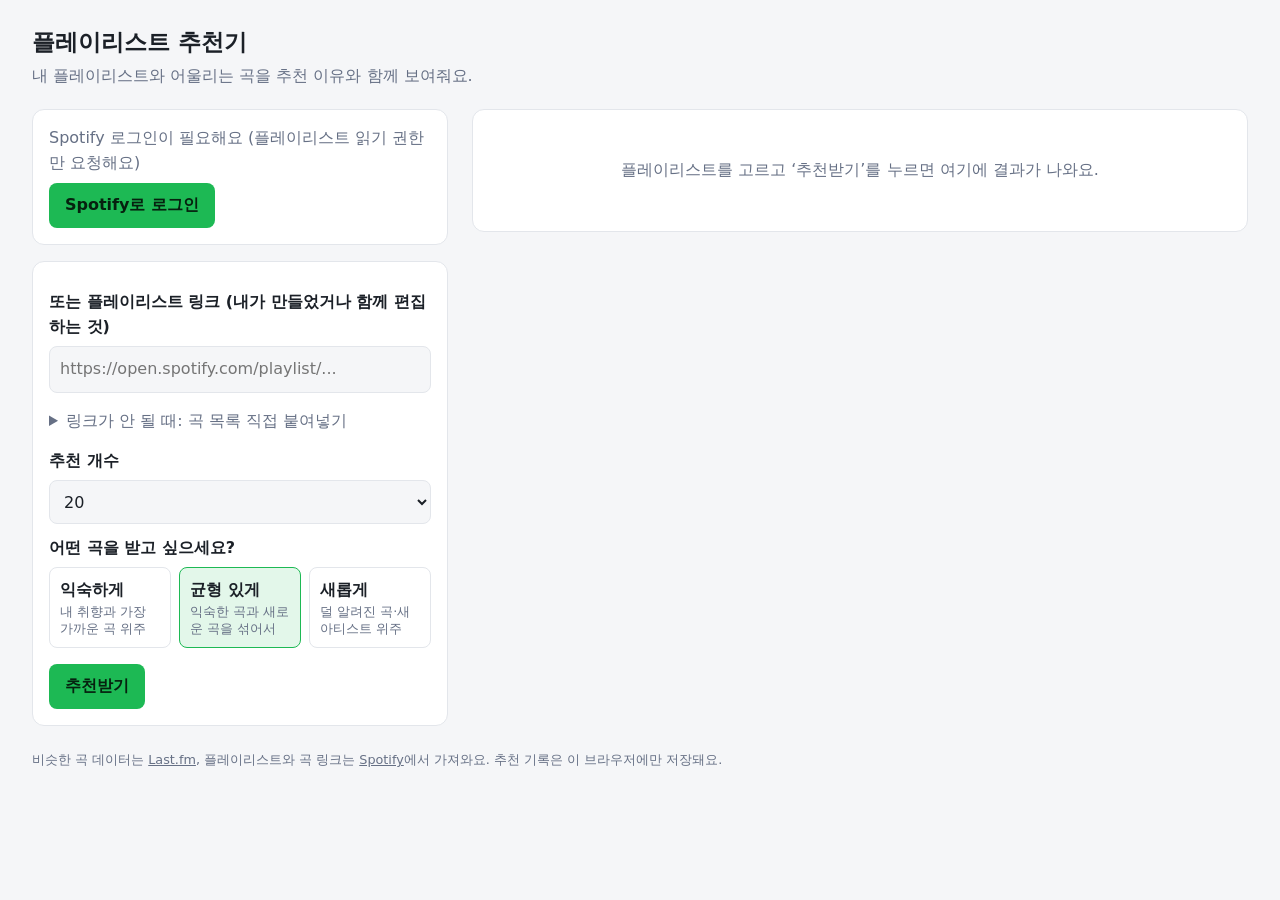
==== app/static/index.html @ 44dd9a9b "Add playlist recommender web app FastAPI app that reads a Spotify playlist (login via OAuth PKCE, re" ====
<!doctype html>
<html lang="ko">
<head>
<meta charset="utf-8">
<meta name="viewport" content="width=device-width, initial-scale=1">
<title>플레이리스트 추천기</title>
<style>
  :root { --bg:#111418; --card:#1a1f26; --text:#e8ecf1; --muted:#8b95a3; --accent:#1db954; --line:#2a313b; }
  @media (prefers-color-scheme: light) {
    :root { --bg:#f5f6f8; --card:#fff; --text:#1b2027; --muted:#667085; --line:#e3e6eb; }
  }
  /* Everything is sized in rem, so raising the root size scales the whole page. */
  html { font-size:16px; }
  @media (min-width:1920px) { html { font-size:18px; } }   /* FHD */
  @media (min-width:2400px) { html { font-size:22px; } }   /* QHD */
  @media (min-width:3200px) { html { font-size:30px; } }   /* 4K at 100% scaling */
  * { box-sizing:border-box; }
  [hidden] { display:none !important; }
  body { margin:0; background:var(--bg); color:var(--text); font:1rem/1.55 system-ui,"Malgun Gothic",sans-serif; }
  main { max-width:44rem; margin:0 auto; padding:1.5rem 1rem 3rem; }
  h1 { font-size:1.45rem; margin:0 0 .25rem; }
  p.sub { color:var(--muted); margin:0 0 1.25rem; }

  /* Narrow: one column. Wide: controls on the left, results on the right. */
  .layout { display:grid; gap:1rem; align-items:start; }
  @media (min-width:1100px) {
    main { max-width:78rem; }
    .layout { grid-template-columns:minmax(21rem, 26rem) 1fr; gap:1.5rem; }
    .controls { position:sticky; top:1.5rem; }
  }
  .card { background:var(--card); border:1px solid var(--line); border-radius:.75rem; padding:1rem; }
  .controls { display:grid; gap:1rem; }
  label { display:block; font-weight:600; margin:.75rem 0 .375rem; }
  label:first-child { margin-top:0; }
  input[type=text], textarea, select { width:100%; min-height:2.75rem; padding:.625rem; border-radius:.5rem; border:1px solid var(--line); background:var(--bg); color:var(--text); font:inherit; }
  textarea { min-height:6rem; resize:vertical; }
  .modes { display:grid; grid-template-columns:repeat(auto-fit, minmax(7.5rem, 1fr)); gap:.5rem; }
  .mode { position:relative; margin:0; padding:.625rem; border:1px solid var(--line); border-radius:.5rem; cursor:pointer; font-weight:400; }
  .mode b { display:block; }
  .mode small { color:var(--muted); font-size:.8rem; line-height:1.35; display:block; }
  .mode input { position:absolute; opacity:0; pointer-events:none; }
  .mode:has(input:checked) { border-color:var(--accent); background:color-mix(in srgb, var(--accent) 12%, transparent); }
  .mode:has(input:focus-visible) { outline:2px solid var(--accent); outline-offset:2px; }
  button { min-height:2.75rem; background:var(--accent); color:#06210f; border:0; border-radius:.5rem; padding:.625rem 1rem; font:inherit; font-weight:700; cursor:pointer; }
  button.ghost { background:transparent; color:var(--text); border:1px solid var(--line); }
  button:disabled { opacity:.5; cursor:default; }
  button:focus-visible, a:focus-visible, select:focus-visible, input:focus-visible, textarea:focus-visible { outline:2px solid var(--accent); outline-offset:2px; }
  details summary { cursor:pointer; color:var(--muted); margin-top:.75rem; padding:.25rem 0; }
  .actions { margin-top:1rem; display:flex; gap:.5rem; flex-wrap:wrap; }
  .authbar { display:flex; justify-content:space-between; align-items:center; gap:.5rem; flex-wrap:wrap; }
  .authbar .msg { color:var(--muted); }
  .authbar a { text-decoration:none; }
  .authbar form { display:inline; }

  .results .head { color:var(--muted); margin-bottom:.5rem; }
  .reclist { display:grid; grid-template-columns:repeat(auto-fill, minmax(min(100%, 22rem), 1fr)); gap:.75rem; }
  .rec { display:flex; gap:.75rem; padding:.75rem; border:1px solid var(--line); border-radius:.625rem; }
  .rec img, .rec .ph { width:3.5rem; height:3.5rem; border-radius:.375rem; flex:none; background:var(--line); object-fit:cover; }
  .rec h3 { margin:0; font-size:1rem; overflow-wrap:anywhere; }
  .rec .artist { color:var(--muted); font-size:.875rem; }
  .rec .reason { font-size:.85rem; margin:.375rem 0 .25rem; padding-left:1.1rem; color:var(--muted); }
  .rec .reason li { margin:.125rem 0; }
  .rec a { color:var(--accent); font-size:.875rem; text-decoration:none; }
  .placeholder { color:var(--muted); text-align:center; padding:3rem 1rem; }
  .err { color:#ff6b6b; margin-top:.75rem; }
  footer { color:var(--muted); font-size:.8rem; margin-top:1.5rem; }
  footer a { color:var(--muted); }
  @media (prefers-reduced-motion: no-preference) { .mode, button { transition:background .15s, border-color .15s; } }
</style>
</head>
<body>
<main>
  <h1>플레이리스트 추천기</h1>
  <p class="sub">내 플레이리스트와 어울리는 곡을 추천 이유와 함께 보여줘요.</p>

  <div class="layout">
    <div class="controls">
      <div class="card authbar">
        <span id="authtext" class="msg">Spotify 로그인이 필요해요 (플레이리스트 읽기 권한만 요청해요)</span>
        <span>
          <a id="loginbtn" href="/auth/login"><button type="button">Spotify로 로그인</button></a>
          <form id="logoutform" method="post" action="/auth/logout" hidden>
            <button class="ghost" type="submit">로그아웃</button>
          </form>
        </span>
      </div>

      <div class="card">
        <div id="mine" hidden>
          <label for="mylist">내 플레이리스트에서 고르기</label>
          <select id="mylist"><option value="">선택...</option></select>
        </div>
        <label for="url">또는 플레이리스트 링크 (내가 만들었거나 함께 편집하는 것)</label>
        <input id="url" type="text" placeholder="https://open.spotify.com/playlist/...">
        <details>
          <summary>링크가 안 될 때: 곡 목록 직접 붙여넣기</summary>
          <textarea id="manual" placeholder="한 줄에 하나씩: 가수 - 제목"></textarea>
        </details>

        <label for="count">추천 개수</label>
        <select id="count"><option>10</option><option selected>20</option><option>30</option></select>

        <label>어떤 곡을 받고 싶으세요?</label>
        <div class="modes">
          <label class="mode"><input type="radio" name="mode" value="0.1"><b>익숙하게</b><small>내 취향과 가장 가까운 곡 위주</small></label>
          <label class="mode"><input type="radio" name="mode" value="0.4" checked><b>균형 있게</b><small>익숙한 곡과 새로운 곡을 섞어서</small></label>
          <label class="mode"><input type="radio" name="mode" value="0.85"><b>새롭게</b><small>덜 알려진 곡·새 아티스트 위주</small></label>
        </div>

        <div class="actions">
          <button id="go">추천받기</button>
          <button id="more" class="ghost" hidden>이미 본 곡 빼고 더 추천받기</button>
          <button id="reset" class="ghost" hidden>추천 기록 지우기</button>
        </div>
        <div id="err" class="err" hidden></div>
      </div>
    </div>

    <div class="results">
      <div id="placeholder" class="card placeholder">플레이리스트를 고르고 ‘추천받기’를 누르면 여기에 결과가 나와요.</div>
      <div id="out" class="card" hidden></div>
    </div>
  </div>

  <footer>
    비슷한 곡 데이터는 <a href="https://www.last.fm" target="_blank" rel="noopener">Last.fm</a>,
    플레이리스트와 곡 링크는 <a href="https://www.spotify.com" target="_blank" rel="noopener">Spotify</a>에서 가져와요.
    추천 기록은 이 브라우저에만 저장돼요.
  </footer>
</main>

<script>
const $ = id => document.getElementById(id);
const HKEY = "recommended-keys";

function loadHistory() {
  try { return JSON.parse(localStorage.getItem(HKEY) || "[]"); } catch { return []; }
}
function saveHistory(keys) {
  try { localStorage.setItem(HKEY, JSON.stringify(keys.slice(-2000))); } catch {}
}
function esc(s) {
  const d = document.createElement("div");
  d.textContent = s ?? "";
  return d.innerHTML;
}

async function initAuth() {
  try {
    const me = await (await fetch("/auth/me")).json();
    if (!me.logged_in) return;
    $("authtext").textContent = `${me.name || "Spotify"} 님으로 로그인됨`;
    $("loginbtn").hidden = true;
    $("logoutform").hidden = false;
    const resp = await fetch("/api/playlists");
    if (!resp.ok) return;
    const { playlists } = await resp.json();
    $("mylist").innerHTML = `<option value="">선택...</option>` +
      playlists.map(p => `<option value="${esc(p.url)}">${esc(p.name)}</option>`).join("");
    $("mine").hidden = false;
  } catch {}
}
$("mylist").onchange = () => { if ($("mylist").value) $("url").value = $("mylist").value; };
initAuth();

const loginState = new URLSearchParams(location.search).get("login");
if (loginState === "cancelled" || loginState === "failed") {
  $("err").textContent = loginState === "cancelled" ? "로그인이 취소됐어요." : "로그인에 실패했어요. 다시 시도해 주세요.";
  $("err").hidden = false;
}
if (loginState) history.replaceState(null, "", "/");


async function run(useHistory) {
  $("err").hidden = true;
  $("go").disabled = $("more").disabled = true;
  $("go").textContent = "추천 중...";
  try {
    const resp = await fetch("/api/recommend", {
      method: "POST",
      headers: { "Content-Type": "application/json" },
      body: JSON.stringify({
        playlist_url: $("url").value,
        tracks_text: $("manual").value,
        count: +$("count").value,
        novelty: +document.querySelector("input[name=mode]:checked").value,
        exclude: useHistory ? loadHistory() : [],
      }),
    });
    const data = await resp.json();
    if (!resp.ok) throw new Error(data.detail || "오류가 발생했어요.");
    render(data);
    saveHistory([...new Set([...loadHistory(), ...data.results.map(r => r.key)])]);
  } catch (e) {
    $("err").textContent = e.message;
    $("err").hidden = false;
  } finally {
    $("go").disabled = $("more").disabled = false;
    $("go").textContent = "추천받기";
  }
}

function render(data) {
  $("out").hidden = false;
  $("placeholder").hidden = true;
  $("more").hidden = $("reset").hidden = false;
  if (!data.results.length) {
    $("out").innerHTML = "<p>더 추천할 곡을 찾지 못했어요. 성향을 ‘새로운 발견’ 쪽으로 옮겨 보세요.</p>";
    return;
  }
  $("out").innerHTML =
    `<div class="head">‘${esc(data.playlist)}’ ${data.seed_count}곡 기준</div><div class="reclist">` +
    data.results.map(r => `
      <div class="rec">
        ${r.link && r.link.image ? `<img src="${esc(r.link.image)}" alt="">` : `<div class="ph"></div>`}
        <div>
          <h3>${esc(r.title)}</h3>
          <div class="artist">${esc(r.artist)}</div>
          <ul class="reason">${r.reasons.map(t => `<li>${esc(t)}</li>`).join("")}</ul>
          ${r.link && r.link.url ? `<a href="${esc(r.link.url)}" target="_blank" rel="noopener">Spotify에서 열기</a>` : ""}
        </div>
      </div>`).join("") + `</div>`;
}

$("go").onclick = () => run(false);
$("more").onclick = () => run(true);
$("reset").onclick = () => { saveHistory([]); $("reset").textContent = "지웠어요"; setTimeout(() => $("reset").textContent = "추천 기록 지우기", 1500); };
</script>
</body>
</html>
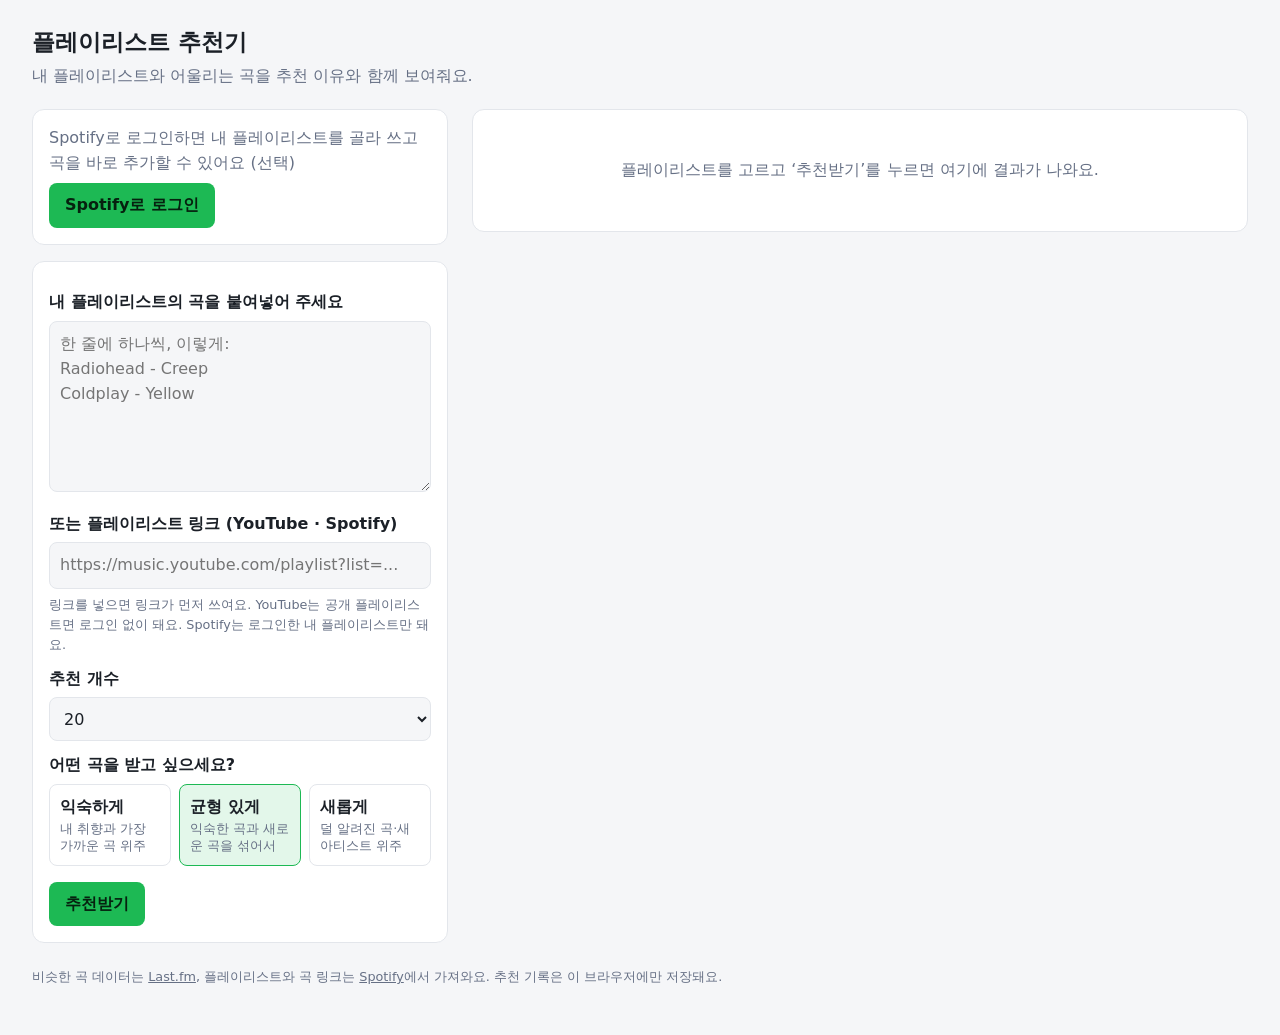
==== commit ff80c552: "Release v0.3.0: login-free input and YouTube playlist support Make pasting a song list the default i" ====
--- a/app/static/index.html
+++ b/app/static/index.html
@@ -61,6 +61,13 @@
   .rec .reason { font-size:.85rem; margin:.375rem 0 .25rem; padding-left:1.1rem; color:var(--muted); }
   .rec .reason li { margin:.125rem 0; }
   .rec a { color:var(--accent); font-size:.875rem; text-decoration:none; }
+  .rec button.add { min-height:2.25rem; margin-top:.375rem; padding:.375rem .75rem; font-size:.875rem; }
+  .rec button.add[data-done] { opacity:1; border-color:var(--accent); color:var(--accent); }
+  .notice { margin:0 0 .75rem; padding:.625rem .75rem; border:1px solid var(--line); border-radius:.5rem; color:var(--muted); font-size:.9rem; }
+  .notice a { color:var(--accent); }
+  .headrow { display:flex; justify-content:space-between; align-items:center; gap:.5rem; flex-wrap:wrap; margin-bottom:.5rem; }
+  .headrow .head { margin:0; }
+  .hint { display:block; color:var(--muted); font-size:.8rem; margin-top:.375rem; }
   .placeholder { color:var(--muted); text-align:center; padding:3rem 1rem; }
   .err { color:#ff6b6b; margin-top:.75rem; }
   footer { color:var(--muted); font-size:.8rem; margin-top:1.5rem; }
@@ -76,9 +83,10 @@
   <div class="layout">
     <div class="controls">
       <div class="card authbar">
-        <span id="authtext" class="msg">Spotify 로그인이 필요해요 (플레이리스트 읽기 권한만 요청해요)</span>
+        <span id="authtext" class="msg">Spotify로 로그인하면 내 플레이리스트를 골라 쓰고 곡을 바로 추가할 수 있어요 (선택)</span>
         <span>
           <a id="loginbtn" href="/auth/login"><button type="button">Spotify로 로그인</button></a>
+          <a id="grantbtn" href="/auth/login?write=1" hidden><button type="button" class="ghost">추가 권한 허용</button></a>
           <form id="logoutform" method="post" action="/auth/logout" hidden>
             <button class="ghost" type="submit">로그아웃</button>
           </form>
@@ -90,12 +98,12 @@
           <label for="mylist">내 플레이리스트에서 고르기</label>
           <select id="mylist"><option value="">선택...</option></select>
         </div>
-        <label for="url">또는 플레이리스트 링크 (내가 만들었거나 함께 편집하는 것)</label>
-        <input id="url" type="text" placeholder="https://open.spotify.com/playlist/...">
-        <details>
-          <summary>링크가 안 될 때: 곡 목록 직접 붙여넣기</summary>
-          <textarea id="manual" placeholder="한 줄에 하나씩: 가수 - 제목"></textarea>
-        </details>
+        <label for="manual">내 플레이리스트의 곡을 붙여넣어 주세요</label>
+        <textarea id="manual" rows="6" placeholder="한 줄에 하나씩, 이렇게:&#10;Radiohead - Creep&#10;Coldplay - Yellow"></textarea>
+
+        <label for="url">또는 플레이리스트 링크 (YouTube · Spotify)</label>
+        <input id="url" type="text" placeholder="https://music.youtube.com/playlist?list=...">
+        <small class="hint">링크를 넣으면 링크가 먼저 쓰여요. YouTube는 공개 플레이리스트면 로그인 없이 돼요. Spotify는 로그인한 내 플레이리스트만 돼요.</small>
 
         <label for="count">추천 개수</label>
         <select id="count"><option>10</option><option selected>20</option><option>30</option></select>
@@ -126,6 +134,7 @@
     비슷한 곡 데이터는 <a href="https://www.last.fm" target="_blank" rel="noopener">Last.fm</a>,
     플레이리스트와 곡 링크는 <a href="https://www.spotify.com" target="_blank" rel="noopener">Spotify</a>에서 가져와요.
     추천 기록은 이 브라우저에만 저장돼요.
+    <span id="ver"></span>
   </footer>
 </main>
 
@@ -145,12 +154,21 @@
   return d.innerHTML;
 }
 
+let me = { logged_in: false, can_write: false };
+let target = null; // playlist that "add" buttons write to
+
+function playlistIdFrom(url) {
+  const m = /playlist[\/:]([A-Za-z0-9]{22})/.exec(url || "");
+  return m ? m[1] : null;
+}
+
 async function initAuth() {
   try {
-    const me = await (await fetch("/auth/me")).json();
+    me = await (await fetch("/auth/me")).json();
     if (!me.logged_in) return;
-    $("authtext").textContent = `${me.name || "Spotify"} 님으로 로그인됨`;
+    $("authtext").textContent = `${me.name || "Spotify"} 님으로 로그인됨` + (me.can_write ? " (곡 추가 가능)" : "");
     $("loginbtn").hidden = true;
+    $("grantbtn").hidden = me.can_write;
     $("logoutform").hidden = false;
     const resp = await fetch("/api/playlists");
     if (!resp.ok) return;
@@ -162,6 +180,7 @@
 }
 $("mylist").onchange = () => { if ($("mylist").value) $("url").value = $("mylist").value; };
 initAuth();
+fetch("/api/health").then(r => r.json()).then(h => { if (h.version) $("ver").textContent = `· v${h.version}`; }).catch(() => {});
 
 const loginState = new URLSearchParams(location.search).get("login");
 if (loginState === "cancelled" || loginState === "failed") {
@@ -205,11 +224,22 @@
   $("placeholder").hidden = true;
   $("more").hidden = $("reset").hidden = false;
   if (!data.results.length) {
-    $("out").innerHTML = "<p>더 추천할 곡을 찾지 못했어요. 성향을 ‘새로운 발견’ 쪽으로 옮겨 보세요.</p>";
+    $("out").innerHTML = "<p>더 추천할 곡을 찾지 못했어요. 성향을 ‘새롭게’로 바꿔 보세요.</p>";
     return;
   }
+  const picked = $("mylist").selectedOptions[0];
+  target = data.playlist_id
+    ? { id: data.playlist_id, name: data.playlist }
+    : (playlistIdFrom($("mylist").value) ? { id: playlistIdFrom($("mylist").value), name: picked ? picked.textContent : "" } : null);
+  const canAdd = me.logged_in && target;
+  const notice = canAdd && !me.can_write
+    ? `<div class="notice">곡을 바로 추가하려면 <a href="/auth/login?write=1">추가 권한 허용</a>을 눌러 주세요. 플레이리스트 수정 권한을 한 번 더 요청해요.</div>`
+    : (!canAdd ? `<div class="notice">곡을 바로 추가하려면 Spotify로 로그인하고 ‘내 플레이리스트에서 고르기’로 플레이리스트를 선택해 주세요.</div>` : "");
   $("out").innerHTML =
-    `<div class="head">‘${esc(data.playlist)}’ ${data.seed_count}곡 기준</div><div class="reclist">` +
+    `<div class="headrow"><div class="head">‘${esc(data.playlist)}’ ${data.seed_count}곡 기준` +
+    (canAdd ? ` · 추가 대상 ‘${esc(target.name)}’` : "") + `</div>` +
+    (canAdd ? `<button id="addall" class="ghost">모두 추가</button>` : "") + `</div>` +
+    notice + `<div id="adderr" class="err" hidden></div><div class="reclist">` +
     data.results.map(r => `
       <div class="rec">
         ${r.link && r.link.image ? `<img src="${esc(r.link.image)}" alt="">` : `<div class="ph"></div>`}
@@ -217,10 +247,43 @@
           <h3>${esc(r.title)}</h3>
           <div class="artist">${esc(r.artist)}</div>
           <ul class="reason">${r.reasons.map(t => `<li>${esc(t)}</li>`).join("")}</ul>
-          ${r.link && r.link.url ? `<a href="${esc(r.link.url)}" target="_blank" rel="noopener">Spotify에서 열기</a>` : ""}
+          ${r.link && r.link.url ? `<a href="${esc(r.link.url)}" target="_blank" rel="noopener">Spotify에서 열기</a> · ` : ""}<a href="${esc(r.yt_url)}" target="_blank" rel="noopener">YouTube Music에서 찾기</a>
+          ${canAdd && r.link && r.link.uri ? `<div><button class="ghost add" data-uri="${esc(r.link.uri)}">＋ 플레이리스트에 추가</button></div>` : ""}
         </div>
       </div>`).join("") + `</div>`;
 }
+
+async function addTracks(uris, buttons) {
+  const errBox = $("adderr");
+  errBox.hidden = true;
+  buttons.forEach(b => { b.disabled = true; b.textContent = "추가 중..."; });
+  try {
+    const resp = await fetch(`/api/playlists/${target.id}/tracks`, {
+      method: "POST",
+      headers: { "Content-Type": "application/json" },
+      body: JSON.stringify({ uris }),
+    });
+    const data = await resp.json().catch(() => ({}));
+    if (resp.status === 403 && data.detail === "need_write") {
+      throw new Error("곡을 추가하려면 먼저 ‘추가 권한 허용’을 눌러 주세요. 플레이리스트 수정 권한이 필요해요.");
+    }
+    if (!resp.ok) throw new Error(data.detail || "곡을 추가하지 못했어요.");
+    buttons.forEach(b => { b.textContent = "추가됨 ✓"; b.dataset.done = "1"; });
+  } catch (e) {
+    buttons.forEach(b => { b.disabled = false; b.textContent = "＋ 플레이리스트에 추가"; });
+    errBox.textContent = e.message;
+    errBox.hidden = false;
+  }
+}
+
+$("out").addEventListener("click", e => {
+  const one = e.target.closest("button.add");
+  if (one && !one.dataset.done) return addTracks([one.dataset.uri], [one]);
+  if (e.target.closest("#addall")) {
+    const todo = [...$("out").querySelectorAll("button.add:not([data-done])")];
+    if (todo.length) addTracks(todo.map(b => b.dataset.uri), todo);
+  }
+});
 
 $("go").onclick = () => run(false);
 $("more").onclick = () => run(true);
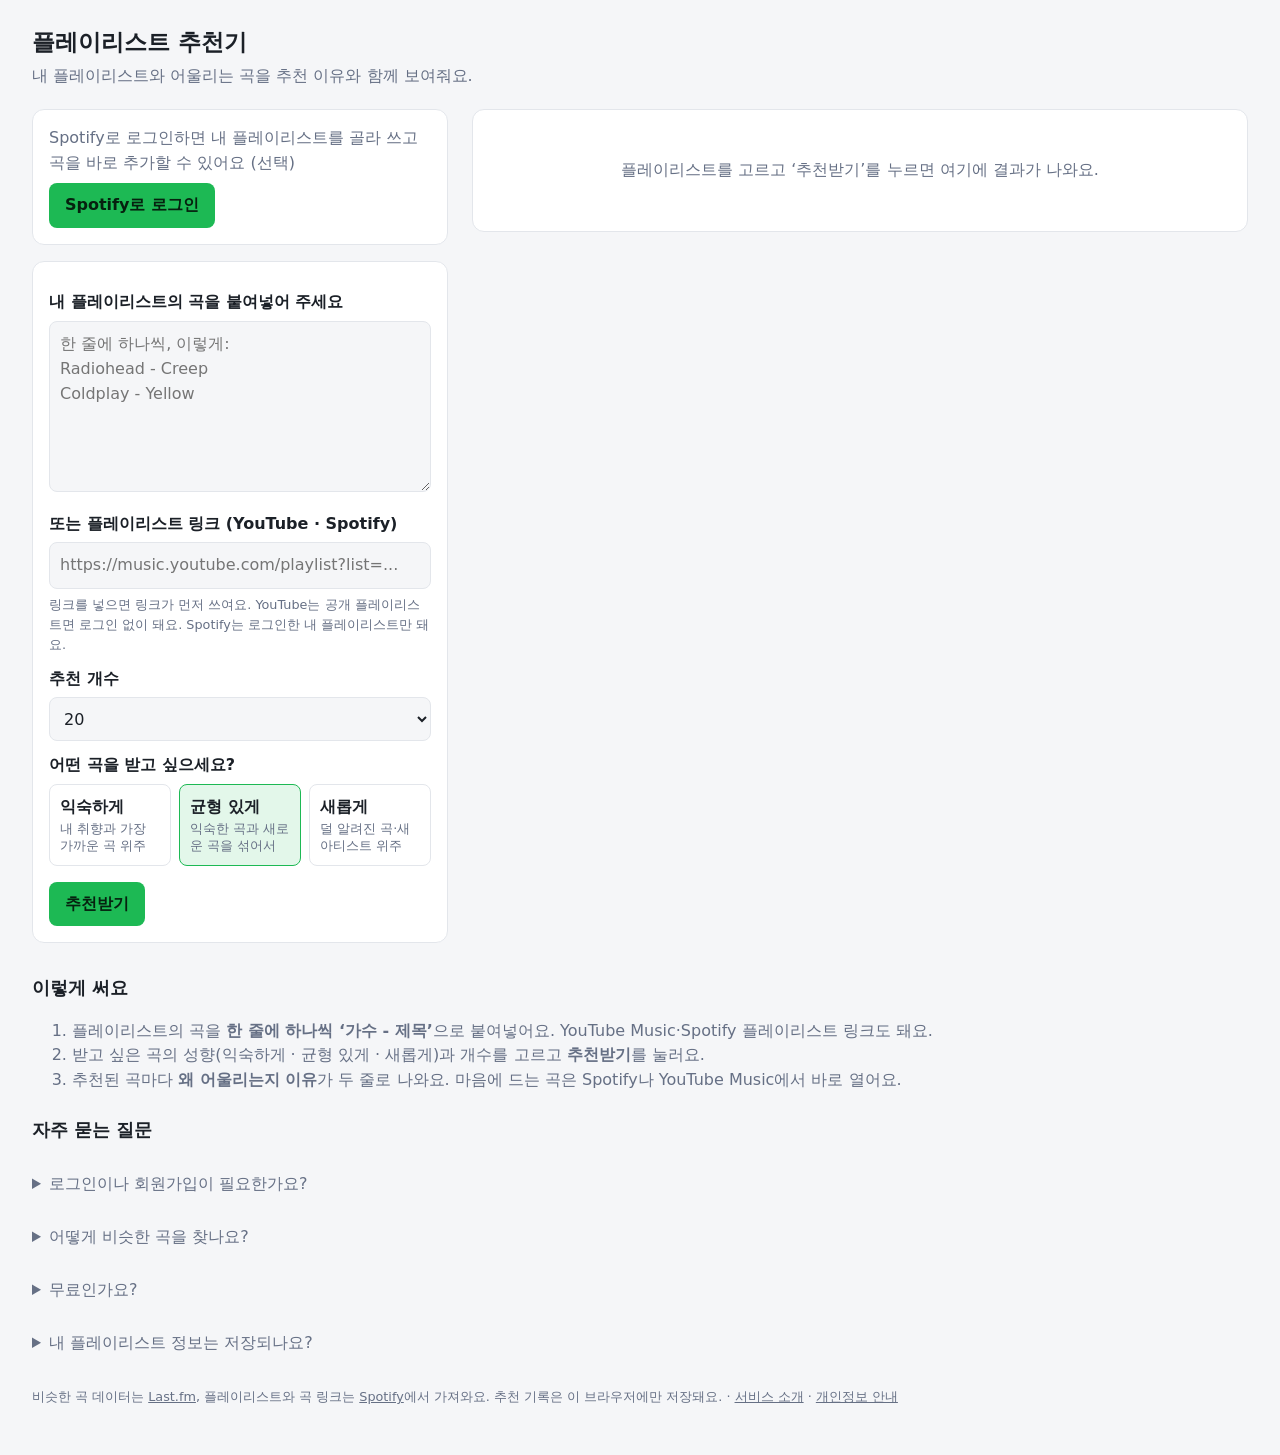
==== commit ff12a79b: "Release v0.4.0: search-ready pages and free deployment setup Add SEO metadata and indexable text to " ====
--- a/app/static/index.html
+++ b/app/static/index.html
@@ -3,7 +3,18 @@
 <head>
 <meta charset="utf-8">
 <meta name="viewport" content="width=device-width, initial-scale=1">
-<title>플레이리스트 추천기</title>
+<title>플레이리스트 곡 추천 - 비슷한 노래를 이유와 함께 | 플레이리스트 추천기</title>
+<meta name="description" content="내 플레이리스트의 곡을 붙여넣으면 어울리는 노래를 추천 이유와 함께 알려드려요. 로그인 없이 무료로 쓸 수 있고, YouTube Music·Spotify 링크도 지원해요.">
+<link rel="canonical" href="__SITE__/">
+<meta property="og:type" content="website">
+<meta property="og:locale" content="ko_KR">
+<meta property="og:title" content="플레이리스트 곡 추천 - 비슷한 노래를 이유와 함께">
+<meta property="og:description" content="내 플레이리스트의 곡을 붙여넣으면 어울리는 노래를 추천 이유와 함께 알려드려요. 무료, 로그인 불필요.">
+<meta property="og:url" content="__SITE__/">
+<meta name="twitter:card" content="summary">
+<script type="application/ld+json">
+{"@context":"https://schema.org","@type":"WebApplication","name":"플레이리스트 추천기","url":"__SITE__/","inLanguage":"ko","applicationCategory":"MultimediaApplication","operatingSystem":"Any","description":"내 플레이리스트에 어울리는 노래를 추천 이유와 함께 알려주는 무료 웹 서비스","offers":{"@type":"Offer","price":"0","priceCurrency":"KRW"}}
+</script>
 <style>
   :root { --bg:#111418; --card:#1a1f26; --text:#e8ecf1; --muted:#8b95a3; --accent:#1db954; --line:#2a313b; }
   @media (prefers-color-scheme: light) {
@@ -68,6 +79,10 @@
   .headrow { display:flex; justify-content:space-between; align-items:center; gap:.5rem; flex-wrap:wrap; margin-bottom:.5rem; }
   .headrow .head { margin:0; }
   .hint { display:block; color:var(--muted); font-size:.8rem; margin-top:.375rem; }
+  .info { margin-top:2rem; color:var(--muted); }
+  .info h2 { font-size:1.1rem; color:var(--text); margin:1.5rem 0 .5rem; }
+  .info details { padding:.25rem 0; }
+  .info a { color:var(--accent); }
   .placeholder { color:var(--muted); text-align:center; padding:3rem 1rem; }
   .err { color:#ff6b6b; margin-top:.75rem; }
   footer { color:var(--muted); font-size:.8rem; margin-top:1.5rem; }
@@ -130,10 +145,25 @@
     </div>
   </div>
 
+  <section class="info">
+    <h2>이렇게 써요</h2>
+    <ol>
+      <li>플레이리스트의 곡을 <b>한 줄에 하나씩 ‘가수 - 제목’</b>으로 붙여넣어요. YouTube Music·Spotify 플레이리스트 링크도 돼요.</li>
+      <li>받고 싶은 곡의 성향(익숙하게 · 균형 있게 · 새롭게)과 개수를 고르고 <b>추천받기</b>를 눌러요.</li>
+      <li>추천된 곡마다 <b>왜 어울리는지 이유</b>가 두 줄로 나와요. 마음에 드는 곡은 Spotify나 YouTube Music에서 바로 열어요.</li>
+    </ol>
+    <h2>자주 묻는 질문</h2>
+    <details><summary>로그인이나 회원가입이 필요한가요?</summary><p>아니요. 곡 목록을 붙여넣으면 바로 쓸 수 있어요. Spotify로 로그인하면 내 플레이리스트를 골라 쓰고 추천 곡을 바로 추가할 수 있지만, 선택 사항이에요.</p></details>
+    <details><summary>어떻게 비슷한 곡을 찾나요?</summary><p>Last.fm의 청취 기록에서 "이 곡을 들은 사람들이 함께 들은 곡"을 가져와, 내 플레이리스트의 여러 곡과 겹치는 곡에 높은 점수를 줘요. 자세한 방식은 <a href="/about">서비스 소개</a>에 있어요.</p></details>
+    <details><summary>무료인가요?</summary><p>네, 무료예요. 광고도 없어요.</p></details>
+    <details><summary>내 플레이리스트 정보는 저장되나요?</summary><p>서버에 저장하지 않아요. 자세한 내용은 <a href="/privacy">개인정보 안내</a>를 확인해 주세요.</p></details>
+  </section>
+
   <footer>
     비슷한 곡 데이터는 <a href="https://www.last.fm" target="_blank" rel="noopener">Last.fm</a>,
     플레이리스트와 곡 링크는 <a href="https://www.spotify.com" target="_blank" rel="noopener">Spotify</a>에서 가져와요.
     추천 기록은 이 브라우저에만 저장돼요.
+    · <a href="/about">서비스 소개</a> · <a href="/privacy">개인정보 안내</a>
     <span id="ver"></span>
   </footer>
 </main>
